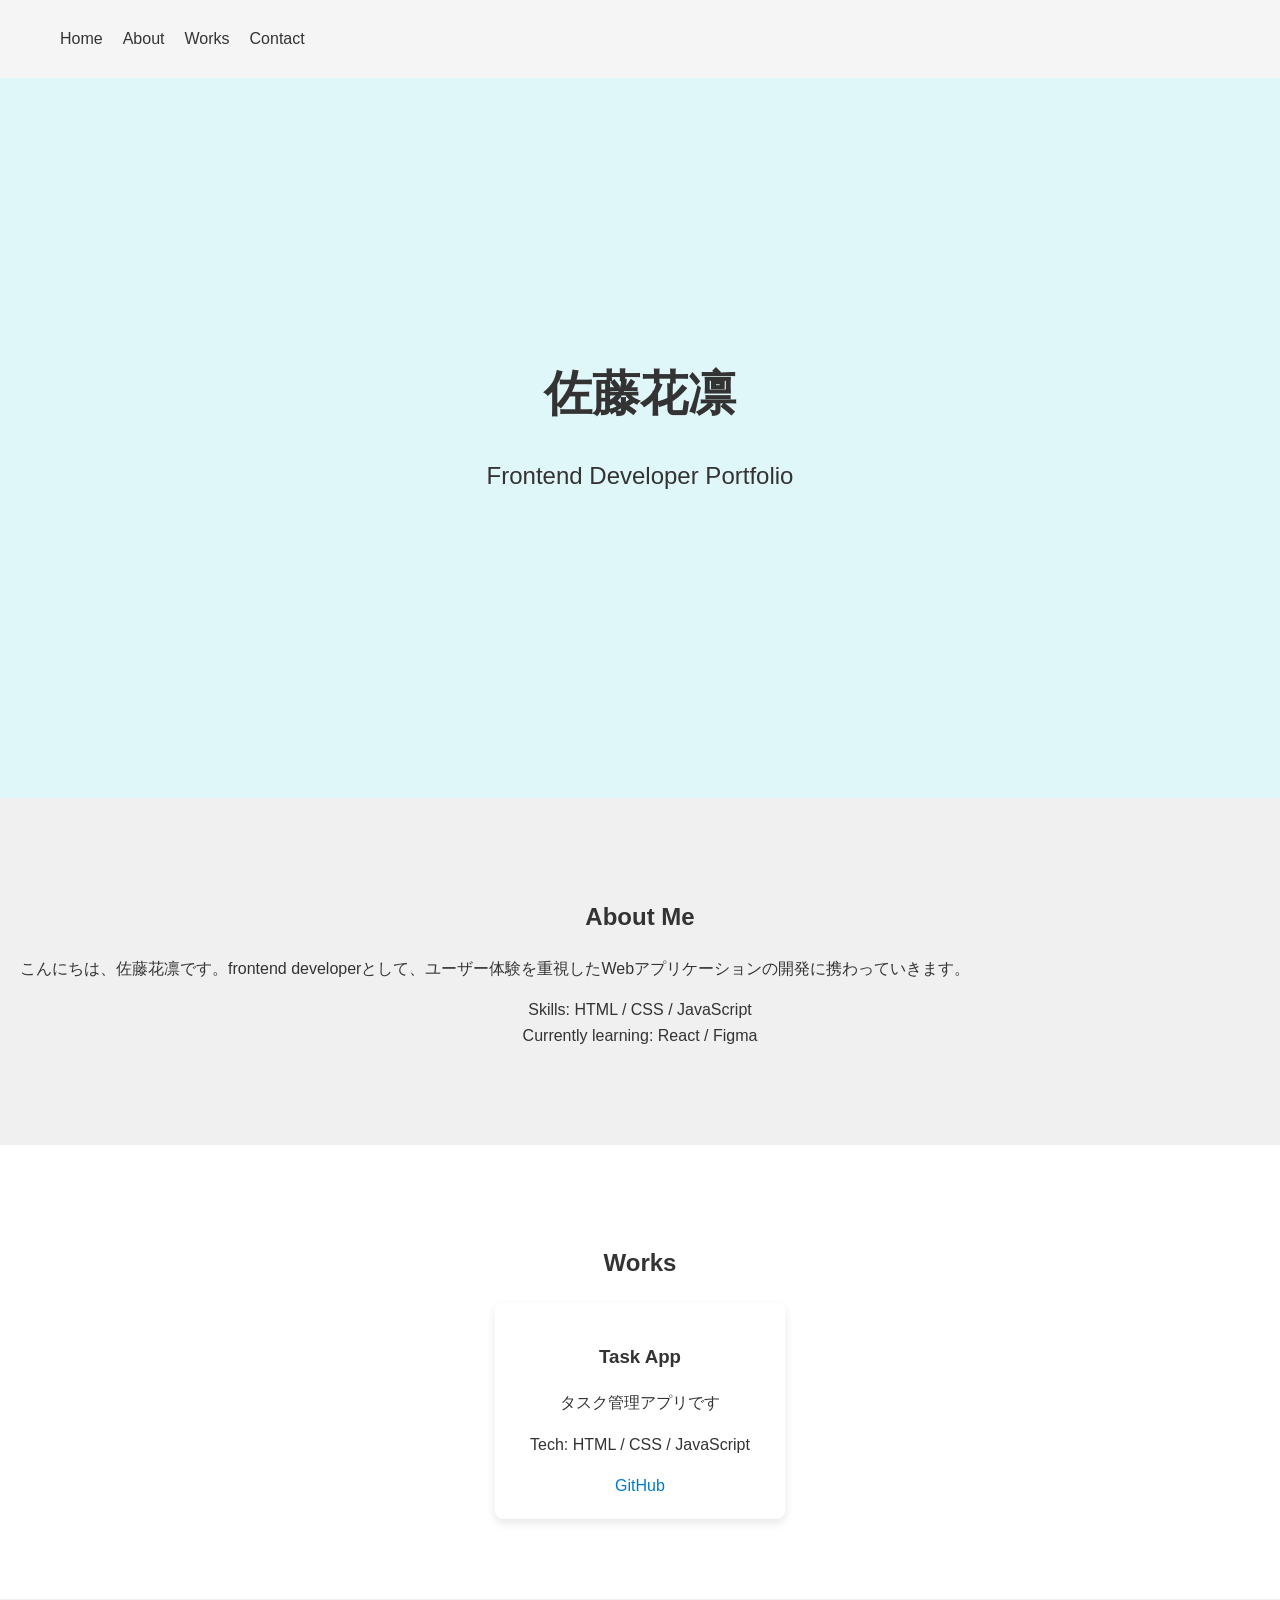
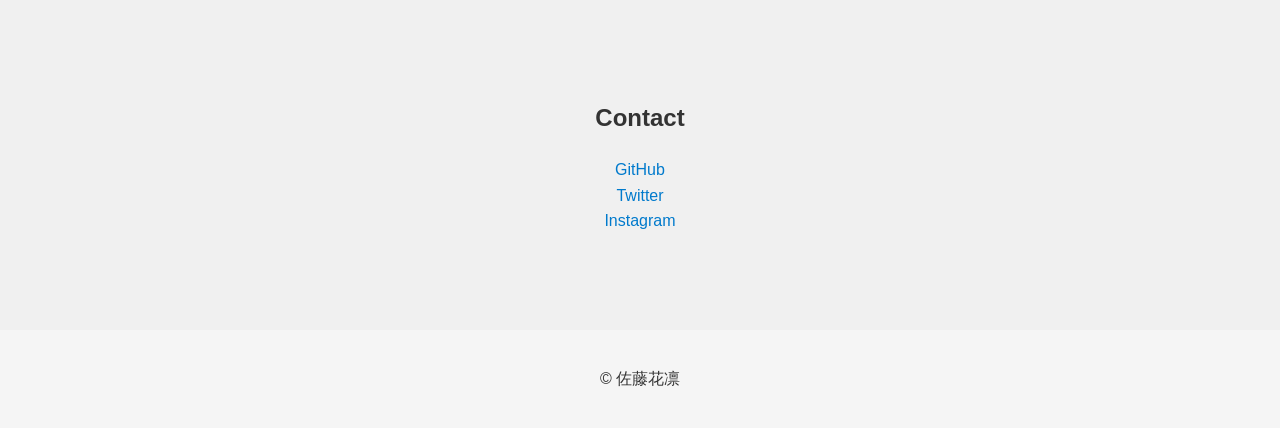
==== index.html @ 7ee97bf5 "Initial commit" ====
<!DOCTYPE html>
<html lang="ja">
<head>
  <meta charset="UTF-8">
  <meta name="viewport" content="width=device-width, initial-scale=1.0">
  <title>ポートフォリオサイト</title>
  <link rel="stylesheet" href="css/style.css">
</head>
<body>
  <!-- ヘッダー -->
  <header>
    <nav>
      <ul>
        <li><a href="#hero">Home</a></li>
        <li><a href="#about">About</a></li>
        <li><a href="#works">Works</a></li>
        <li><a href="#contact">Contact</a></li>
      </ul>
    </nav>
  </header>

  <!-- ファーストビュー -->
  <section id="hero">
    <h1>佐藤花凛
    </h1>
    <p>Frontend Developer Portfolio</p>
  </section>

  <!-- 自己紹介 -->
  <section id="about">
    <h2>About Me</h2>
    <p><!-- 自己紹介文 -->こんにちは、佐藤花凛です。frontend developerとして、ユーザー体験を重視したWebアプリケーションの開発に携わっていきます。</p>
    <ul>
      <li>Skills: HTML / CSS / JavaScript</li>
      <li>Currently learning: React / Figma</li>
    </ul>
  </section>

  <!-- 制作物 -->
  <section id="works">
    <h2>Works</h2>
    <div class="works-container">
      <!-- 作品1 -->
      <div class="card">
        <h3><!-- 作品名をここに -->Task App</h3>
        <p><!-- 作品の説明をここに -->タスク管理アプリです</p>
        <p>Tech: HTML / CSS / JavaScript</p>
        <a href="#">GitHub</a>
      </div>
      <!-- 作品2（同様に追加可能） -->
    </div>
  </section>

  <!-- 連絡先 -->
  <section id="contact">
    <h2>Contact</h2>
    <ul>
      <li><a href="https://github.com/nnpc404">GitHub</a></li>
      <li><a href="https://twitter.com/nnpc404">Twitter</a></li>
      <li><a href="https://www.instagram.com/nnpc404/">Instagram</a></li>
    </ul>
  </section>

  <!-- フッター -->
  <footer>
    <p>&copy; 佐藤花凛</p>
  </footer>

  <script src="js/main.js"></script>
</body>
</html>
---- css/style.css ----
/* リセットは別途 reset.css を使用する前提 */

/* 基本スタイル */
body {
  font-family: Arial, sans-serif;
  line-height: 1.6;
  margin: 0;
  padding: 0;
  color: #333;
  background-color: #fff;
}

/* ヘッダー */
header {
  background-color: #f5f5f5;
  padding: 10px 20px;
}

header nav ul {
  display: flex;
  list-style: none;
  gap: 20px;
}

header nav a {
  text-decoration: none;
  color: #333;
}

header nav a:hover {
  color: #007acc;
}

/* ファーストビュー */
#hero {
  height: 80vh;
  display: flex;
  flex-direction: column;
  justify-content: center;
  align-items: center;
  text-align: center;
  background-color: #e0f7fa;
}

#hero h1 {
  font-size: 3rem;
  margin: 0;
}

#hero p {
  font-size: 1.5rem;
}

/* About */
#about {
  padding: 80px 20px;
  background-color: #f0f0f0;
}

#about h2 {
  text-align: center;
}

#about ul {
  list-style: none;
  padding: 0;
  text-align: center;
}

/* Works */
#works {
  padding: 80px 20px;
  text-align: center;
}

.works-container {
  display: flex;
  flex-wrap: wrap;
  justify-content: center;
  gap: 20px;
}

.card {
  background-color: #fff;
  padding: 20px;
  width: 250px;
  border-radius: 8px;
  box-shadow: 0 4px 10px rgba(0,0,0,0.1);
}

.card a {
  text-decoration: none;
  color: #007acc;
}

/* Contact */
#contact {
  padding: 80px 20px;
  background-color: #f0f0f0;
  text-align: center;
}

#contact ul {
  list-style: none;
  padding: 0;
}

#contact a {
  text-decoration: none;
  color: #007acc;
}

#contact a:hover {
  text-decoration: underline;
}

/* フッター */
footer {
  text-align: center;
  padding: 20px;
  background-color: #f5f5f5;
}

/* main.jsのfade-in用 */
.card {
  opacity: 0;
  transform: translateY(20px);
  transition: all 0.6s ease-out;
}

.card.appear {
  opacity: 1;
  transform: translateY(0);
}
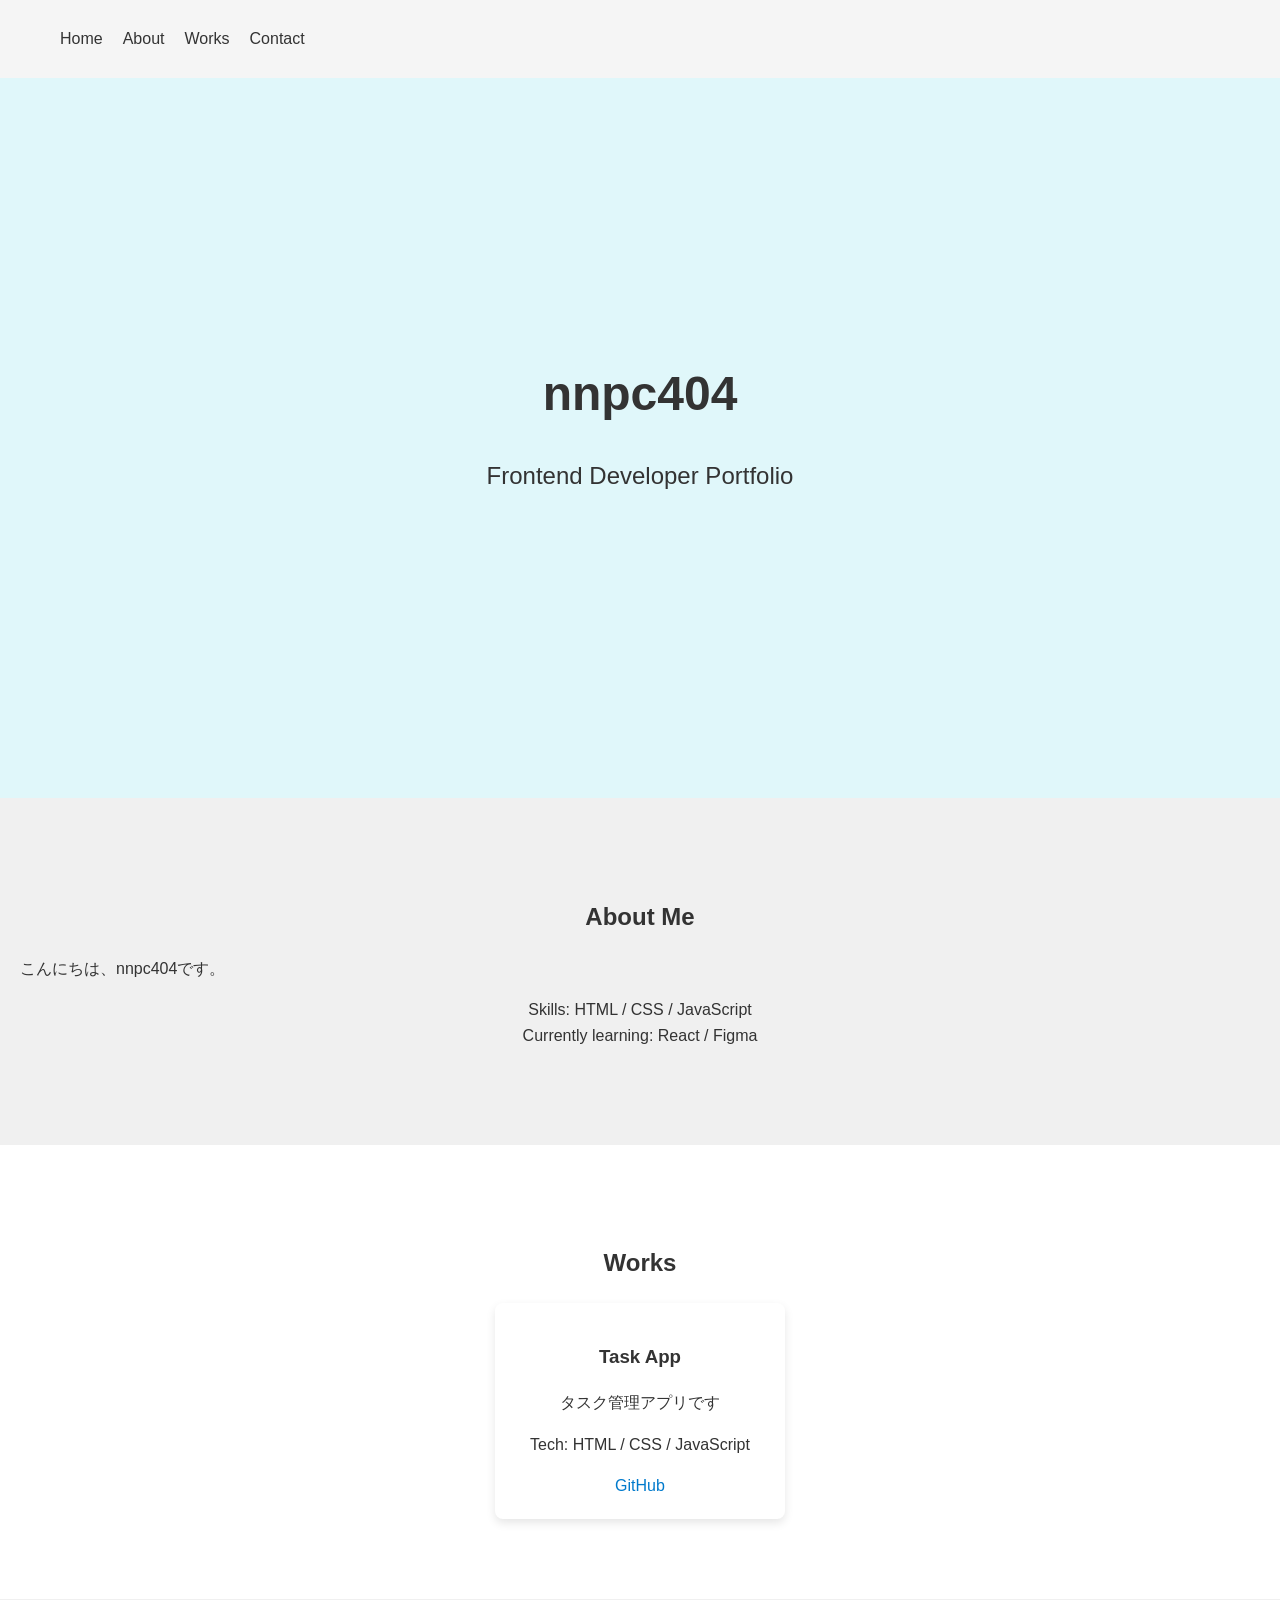
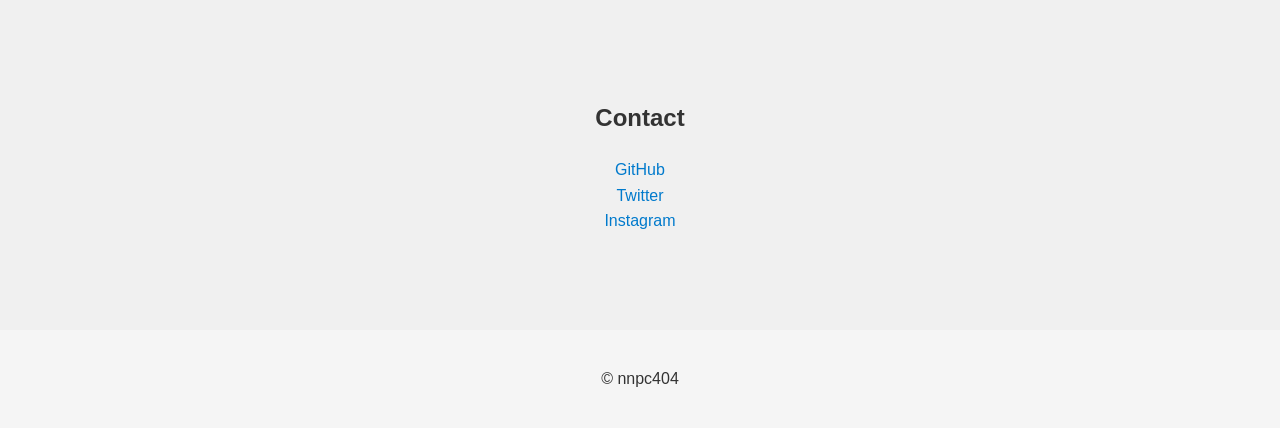
==== commit f793f2a8: "index.html" ====
--- a/index.html
+++ b/index.html
@@ -3,7 +3,7 @@
 <head>
   <meta charset="UTF-8">
   <meta name="viewport" content="width=device-width, initial-scale=1.0">
-  <title>ポートフォリオサイト</title>
+  <title>portfolio site</title>
   <link rel="stylesheet" href="css/style.css">
 </head>
 <body>
@@ -21,15 +21,14 @@
 
   <!-- ファーストビュー -->
   <section id="hero">
-    <h1>佐藤花凛
-    </h1>
+    <h1>nnpc404</h1>
     <p>Frontend Developer Portfolio</p>
   </section>
 
   <!-- 自己紹介 -->
   <section id="about">
     <h2>About Me</h2>
-    <p><!-- 自己紹介文 -->こんにちは、佐藤花凛です。frontend developerとして、ユーザー体験を重視したWebアプリケーションの開発に携わっていきます。</p>
+    <p><!-- 自己紹介文 -->こんにちは、nnpc404です。</p>
     <ul>
       <li>Skills: HTML / CSS / JavaScript</li>
       <li>Currently learning: React / Figma</li>
@@ -63,7 +62,7 @@
 
   <!-- フッター -->
   <footer>
-    <p>&copy; 佐藤花凛</p>
+    <p>&copy; nnpc404</p>
   </footer>
 
   <script src="js/main.js"></script>
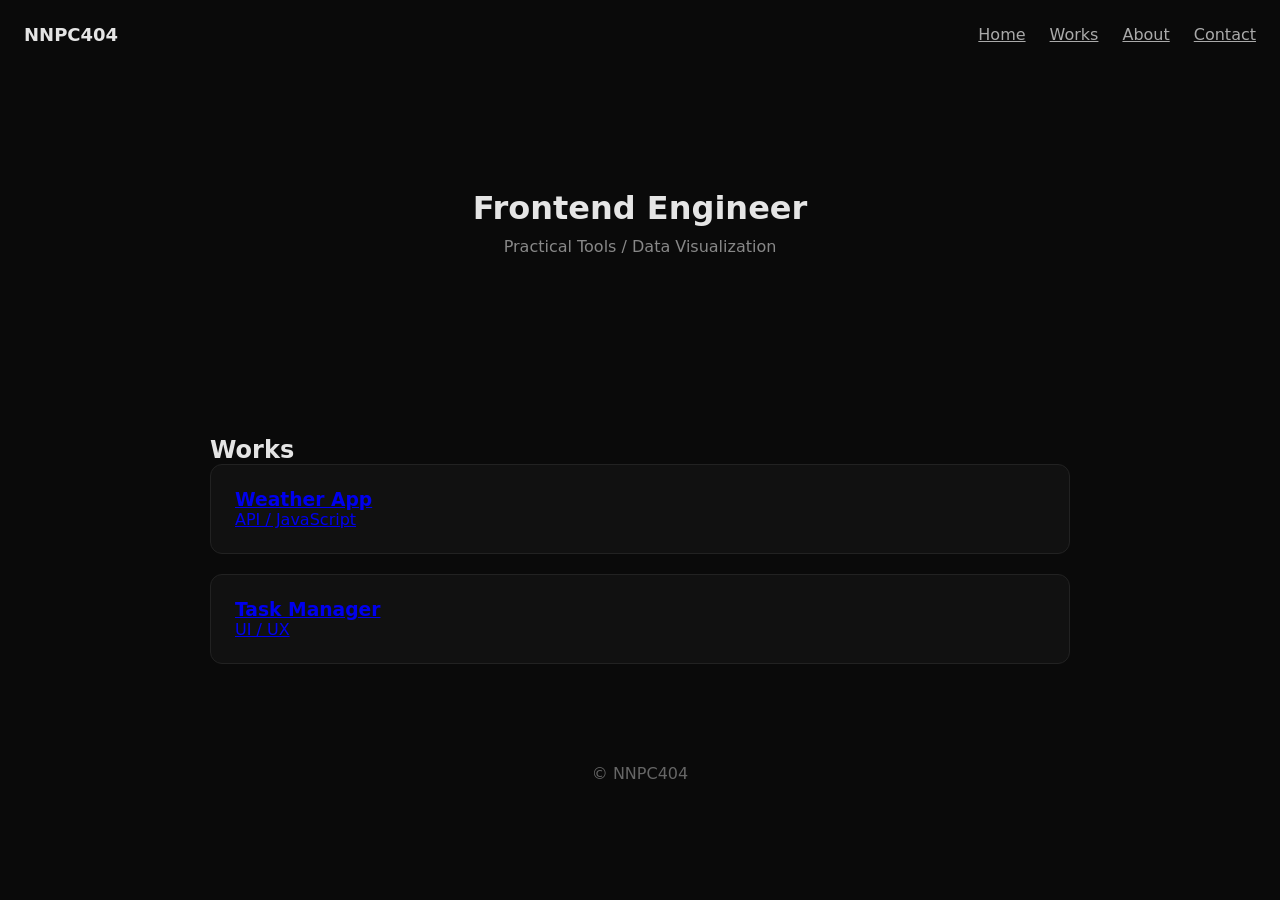
==== commit d0c5bbf4: "update" ====
--- a/index.html
+++ b/index.html
@@ -3,68 +3,55 @@
 <head>
   <meta charset="UTF-8">
   <meta name="viewport" content="width=device-width, initial-scale=1.0">
-  <title>portfolio site</title>
-  <link rel="stylesheet" href="css/style.css">
+  <title>NNPC404 Portfolio</title>
+  <link rel="stylesheet" href="./css/reset.css">
+  <link rel="stylesheet" href="./css/style.css">
 </head>
+
 <body>
-  <!-- ヘッダー -->
-  <header>
-    <nav>
-      <ul>
-        <li><a href="#hero">Home</a></li>
-        <li><a href="#about">About</a></li>
-        <li><a href="#works">Works</a></li>
-        <li><a href="#contact">Contact</a></li>
-      </ul>
-    </nav>
-  </header>
 
-  <!-- ファーストビュー -->
-  <section id="hero">
-    <h1>nnpc404</h1>
-    <p>Frontend Developer Portfolio</p>
-  </section>
+<header class="header">
+  <h1 class="logo">NNPC404</h1>
+  <nav>
+    <ul class="nav">
+      <li><a href="./">Home</a></li>
+      <li><a href="./works/">Works</a></li>
+      <li><a href="./about/">About</a></li>
+      <li><a href="./contact/">Contact</a></li>
+    </ul>
+  </nav>
+</header>
 
-  <!-- 自己紹介 -->
-  <section id="about">
-    <h2>About Me</h2>
-    <p><!-- 自己紹介文 -->こんにちは、nnpc404です。</p>
-    <ul>
-      <li>Skills: HTML / CSS / JavaScript</li>
-      <li>Currently learning: React / Figma</li>
-    </ul>
-  </section>
+<main>
 
-  <!-- 制作物 -->
-  <section id="works">
-    <h2>Works</h2>
-    <div class="works-container">
-      <!-- 作品1 -->
-      <div class="card">
-        <h3><!-- 作品名をここに -->Task App</h3>
-        <p><!-- 作品の説明をここに -->タスク管理アプリです</p>
-        <p>Tech: HTML / CSS / JavaScript</p>
-        <a href="#">GitHub</a>
-      </div>
-      <!-- 作品2（同様に追加可能） -->
-    </div>
-  </section>
+<section class="hero">
+  <h2>Frontend Engineer</h2>
+  <p>Practical Tools / Data Visualization</p>
+</section>
 
-  <!-- 連絡先 -->
-  <section id="contact">
-    <h2>Contact</h2>
-    <ul>
-      <li><a href="https://github.com/nnpc404">GitHub</a></li>
-      <li><a href="https://twitter.com/nnpc404">Twitter</a></li>
-      <li><a href="https://www.instagram.com/nnpc404/">Instagram</a></li>
-    </ul>
-  </section>
+<section class="works">
+  <h2>Works</h2>
+  <div class="grid">
 
-  <!-- フッター -->
-  <footer>
-    <p>&copy; nnpc404</p>
-  </footer>
+    <a href="./works/project1/" class="card">
+      <h3>Weather App</h3>
+      <p>API / JavaScript</p>
+    </a>
 
-  <script src="js/main.js"></script>
+    <a href="./works/project2/" class="card">
+      <h3>Task Manager</h3>
+      <p>UI / UX</p>
+    </a>
+
+  </div>
+</section>
+
+</main>
+
+<footer class="footer">
+  <p>© NNPC404</p>
+</footer>
+
+<script src="./js/main.js"></script>
 </body>
 </html>
--- a/css/style.css
+++ b/css/style.css
@@ -1,134 +1,78 @@
-/* リセットは別途 reset.css を使用する前提 */
-
-/* 基本スタイル */
 body {
-  font-family: Arial, sans-serif;
-  line-height: 1.6;
   margin: 0;
-  padding: 0;
-  color: #333;
-  background-color: #fff;
+  font-family: system-ui, sans-serif;
+  background: #0a0a0a;
+  color: #e5e5e5;
 }
 
-/* ヘッダー */
-header {
-  background-color: #f5f5f5;
-  padding: 10px 20px;
+.header {
+  display: flex;
+  justify-content: space-between;
+  align-items: center;
+  padding: 24px;
 }
 
-header nav ul {
-  display: flex;
-  list-style: none;
-  gap: 20px;
+.logo {
+  font-size: 18px;
+  font-weight: 600;
 }
 
-header nav a {
-  text-decoration: none;
-  color: #333;
+.nav {
+  display: flex;
+  gap: 24px;
+  list-style: none;
 }
 
-header nav a:hover {
-  color: #007acc;
+.nav a {
+  color: #aaa;
+  transition: 0.3s;
 }
 
-/* ファーストビュー */
-#hero {
-  height: 80vh;
-  display: flex;
-  flex-direction: column;
-  justify-content: center;
-  align-items: center;
-  text-align: center;
-  background-color: #e0f7fa;
+.nav a:hover {
+  color: #fff;
 }
 
-#hero h1 {
-  font-size: 3rem;
-  margin: 0;
+.hero {
+  text-align: center;
+  padding: 120px 20px;
 }
 
-#hero p {
-  font-size: 1.5rem;
+.hero h2 {
+  font-size: 32px;
+  margin-bottom: 10px;
 }
 
-/* About */
-#about {
-  padding: 80px 20px;
-  background-color: #f0f0f0;
+.hero p {
+  color: #888;
 }
 
-#about h2 {
-  text-align: center;
+section {
+  padding: 60px 20px;
+  max-width: 900px;
+  margin: auto;
 }
 
-#about ul {
-  list-style: none;
-  padding: 0;
-  text-align: center;
-}
-
-/* Works */
-#works {
-  padding: 80px 20px;
-  text-align: center;
-}
-
-.works-container {
-  display: flex;
-  flex-wrap: wrap;
-  justify-content: center;
+.grid {
+  display: grid;
   gap: 20px;
 }
 
 .card {
-  background-color: #fff;
-  padding: 20px;
-  width: 250px;
-  border-radius: 8px;
-  box-shadow: 0 4px 10px rgba(0,0,0,0.1);
+  display: block;
+  padding: 24px;
+  border-radius: 12px;
+  background: #111;
+  border: 1px solid #222;
+  transition: 0.3s;
 }
 
-.card a {
-  text-decoration: none;
-  color: #007acc;
+.card:hover {
+  border-color: #555;
+  transform: translateY(-4px);
 }
 
-/* Contact */
-#contact {
-  padding: 80px 20px;
-  background-color: #f0f0f0;
+.footer {
   text-align: center;
-}
-
-#contact ul {
-  list-style: none;
-  padding: 0;
-}
-
-#contact a {
-  text-decoration: none;
-  color: #007acc;
-}
-
-#contact a:hover {
-  text-decoration: underline;
-}
-
-/* フッター */
-footer {
-  text-align: center;
-  padding: 20px;
-  background-color: #f5f5f5;
-}
-
-/* main.jsのfade-in用 */
-.card {
-  opacity: 0;
-  transform: translateY(20px);
-  transition: all 0.6s ease-out;
-}
-
-.card.appear {
-  opacity: 1;
-  transform: translateY(0);
+  padding: 40px;
+  color: #666;
 }
